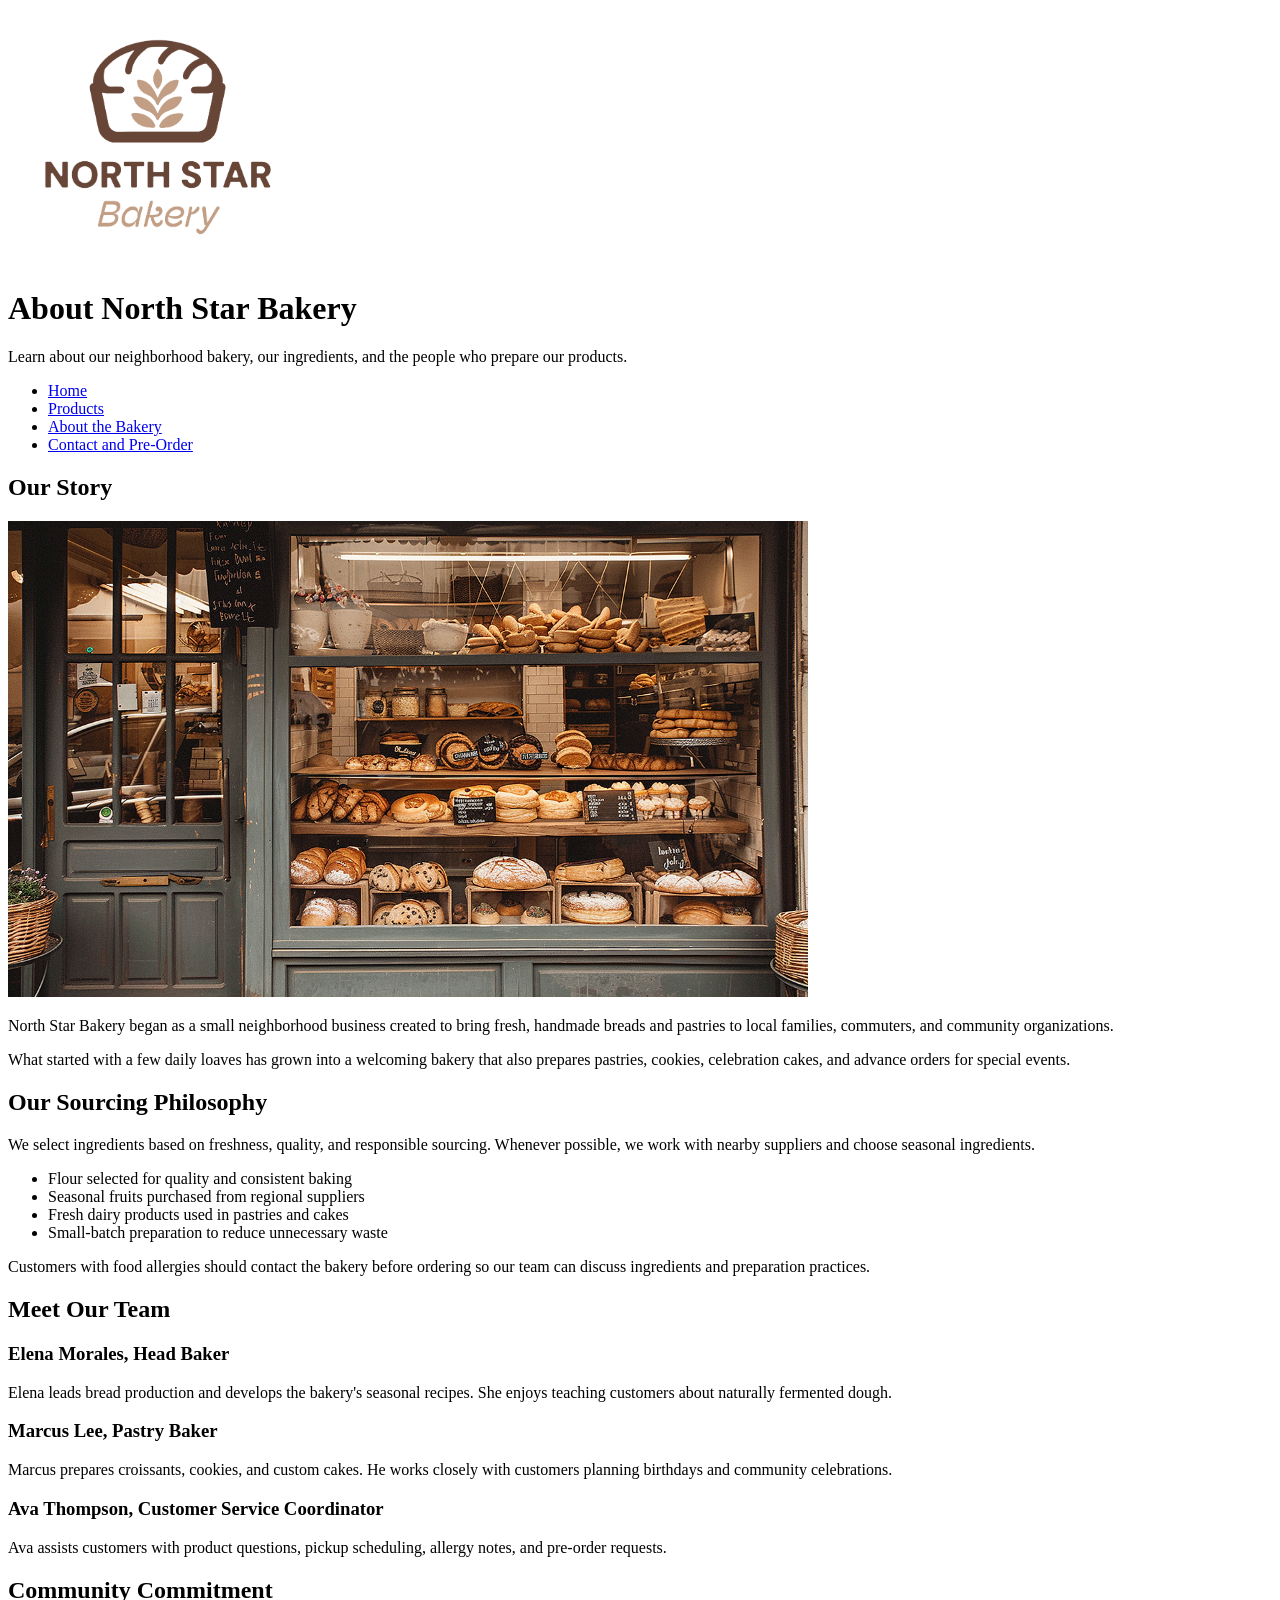
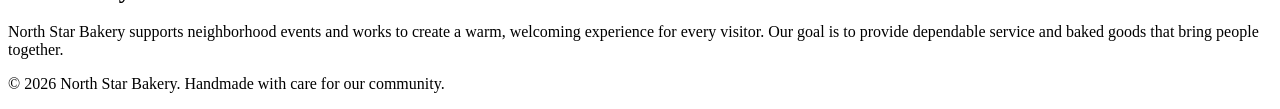
==== about.html @ 7f26ab92 "Add about page" ====
<!DOCTYPE html>
<html lang="en">
<head>
    <meta charset="UTF-8">
    <meta name="viewport" content="width=device-width, initial-scale=1.0">
    <title>About | North Star Bakery</title>
</head>
<body>
    <header>
        <a href="index.html">
            <img
                src="media/bakery-logo_c.png"
                width="300"
                alt="North Star Bakery logo with a loaf of bread and wheat design"
            >
        </a>

        <h1>About North Star Bakery</h1>

        <p>
            Learn about our neighborhood bakery, our ingredients, and
            the people who prepare our products.
        </p>

        <nav aria-label="Primary navigation">
            <ul>
                <li>
                    <a href="index.html">Home</a>
                </li>
                <li>
                    <a href="products.html">Products</a>
                </li>
                <li>
                    <a href="about.html" aria-current="page">
                        About the Bakery
                    </a>
                </li>
                <li>
                    <a href="contact.html">Contact and Pre-Order</a>
                </li>
            </ul>
        </nav>
    </header>

    <main>
        <section aria-labelledby="story-heading">
            <h2 id="story-heading">Our Story</h2>

            <img
                src="media/bakery-storefront_c.png"
                width="800"
                alt="North Star Bakery storefront with breads and pastries displayed in the window"
            >

            <p>
                North Star Bakery began as a small neighborhood business
                created to bring fresh, handmade breads and pastries to
                local families, commuters, and community organizations.
            </p>

            <p>
                What started with a few daily loaves has grown into a
                welcoming bakery that also prepares pastries, cookies,
                celebration cakes, and advance orders for special events.
            </p>
        </section>

        <section aria-labelledby="sourcing-heading">
            <h2 id="sourcing-heading">Our Sourcing Philosophy</h2>

            <p>
                We select ingredients based on freshness, quality, and
                responsible sourcing. Whenever possible, we work with
                nearby suppliers and choose seasonal ingredients.
            </p>

            <ul>
                <li>Flour selected for quality and consistent baking</li>
                <li>Seasonal fruits purchased from regional suppliers</li>
                <li>Fresh dairy products used in pastries and cakes</li>
                <li>Small-batch preparation to reduce unnecessary waste</li>
            </ul>

            <p>
                Customers with food allergies should contact the bakery
                before ordering so our team can discuss ingredients and
                preparation practices.
            </p>
        </section>

        <section aria-labelledby="team-heading">
            <h2 id="team-heading">Meet Our Team</h2>

            <article>
                <h3>Elena Morales, Head Baker</h3>
                <p>
                    Elena leads bread production and develops the bakery's
                    seasonal recipes. She enjoys teaching customers about
                    naturally fermented dough.
                </p>
            </article>

            <article>
                <h3>Marcus Lee, Pastry Baker</h3>
                <p>
                    Marcus prepares croissants, cookies, and custom cakes.
                    He works closely with customers planning birthdays and
                    community celebrations.
                </p>
            </article>

            <article>
                <h3>Ava Thompson, Customer Service Coordinator</h3>
                <p>
                    Ava assists customers with product questions, pickup
                    scheduling, allergy notes, and pre-order requests.
                </p>
            </article>
        </section>

        <section aria-labelledby="community-heading">
            <h2 id="community-heading">Community Commitment</h2>

            <p>
                North Star Bakery supports neighborhood events and works
                to create a warm, welcoming experience for every visitor.
                Our goal is to provide dependable service and baked goods
                that bring people together.
            </p>
        </section>
    </main>

    <footer>
        <p>
            &copy; 2026 North Star Bakery. Handmade with care for our
            community.
        </p>
    </footer>
</body>
</html>
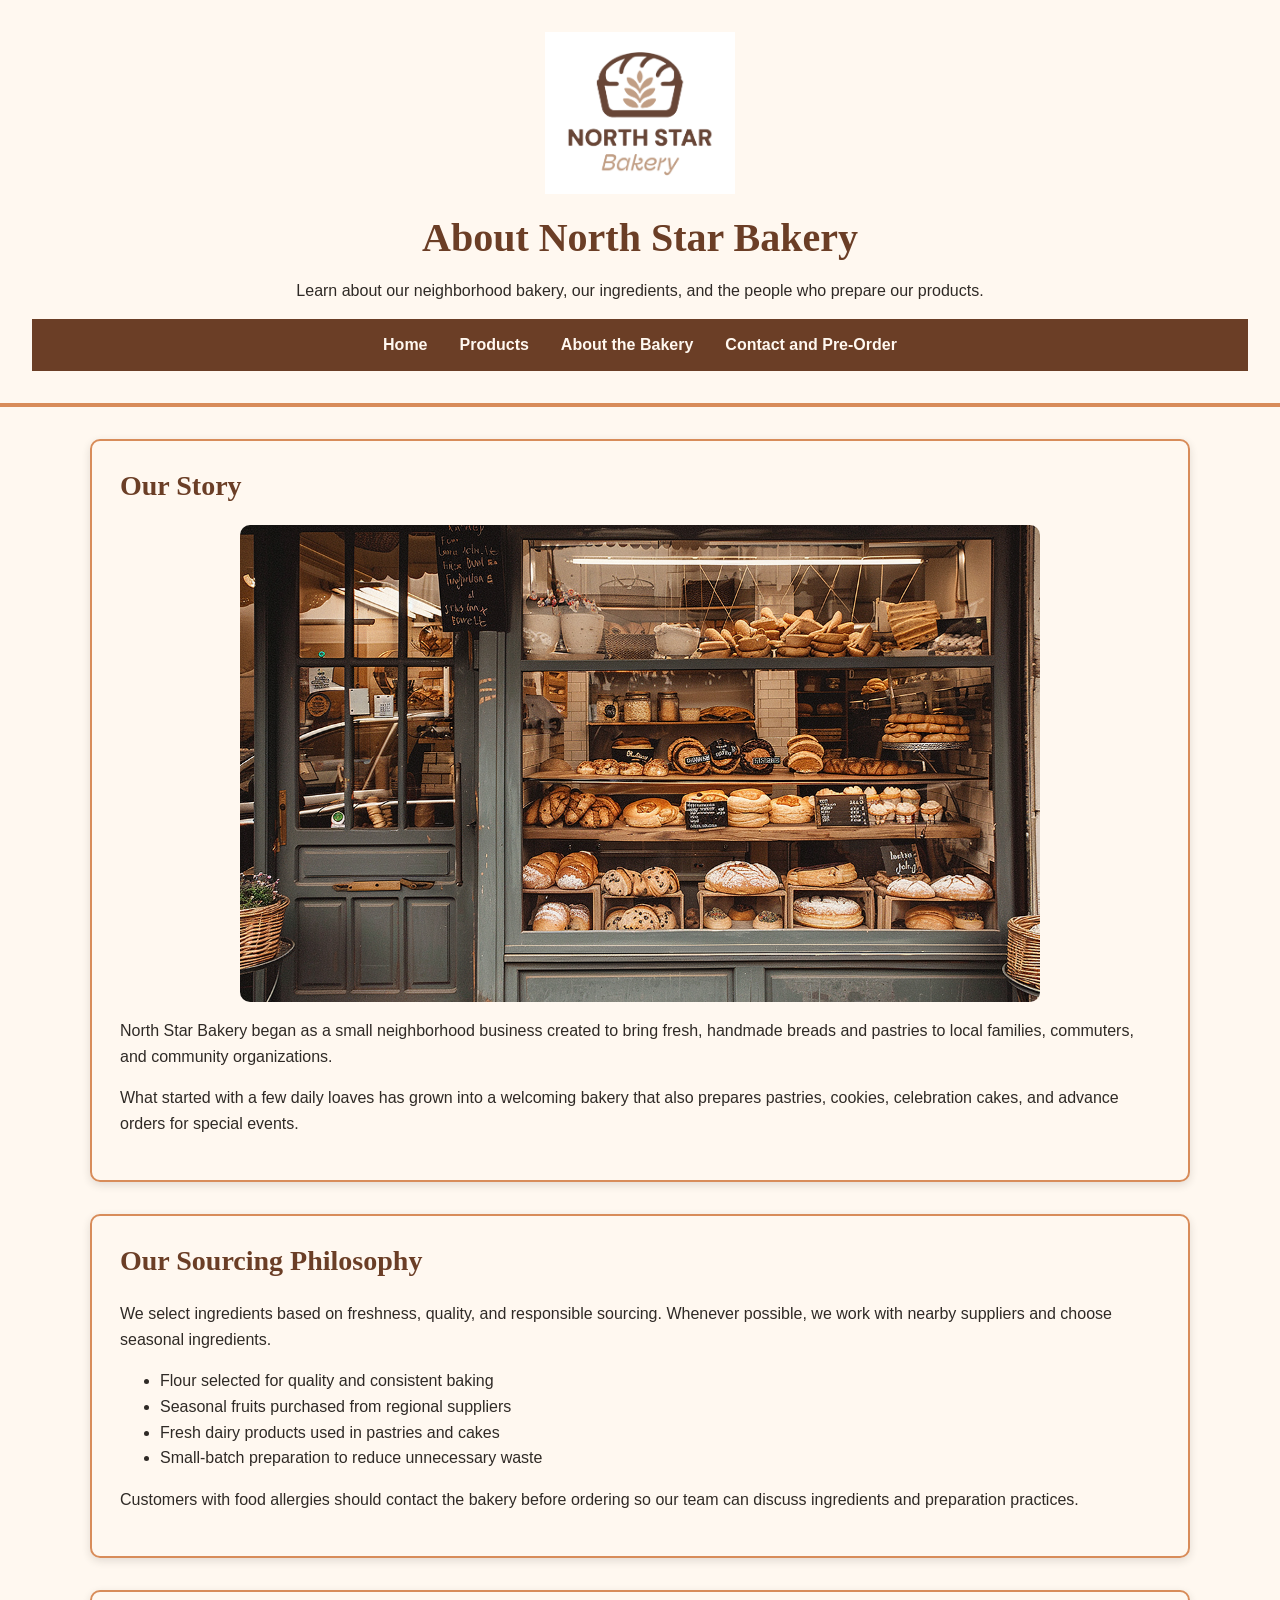
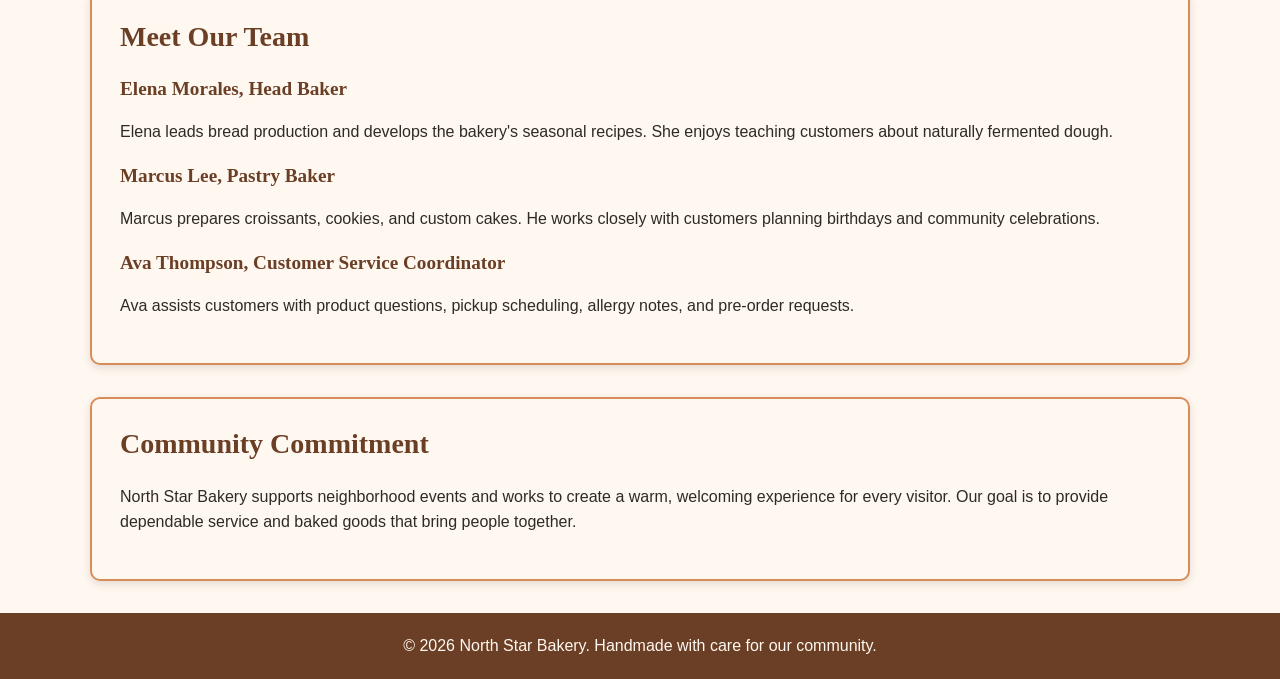
==== commit c77321e2: "Add responsive visual design" ====
--- a/about.html
+++ b/about.html
@@ -4,6 +4,7 @@
     <meta charset="UTF-8">
     <meta name="viewport" content="width=device-width, initial-scale=1.0">
     <title>About | North Star Bakery</title>
+    <link rel="stylesheet" href="styles.css">
 </head>
 <body>
     <header>
--- a/styles.css
+++ b/styles.css
@@ -0,0 +1,258 @@
+/* North Star Bakery - Visual Design System */
+
+* {
+    box-sizing: border-box;
+}
+
+body {
+    margin: 0;
+    background-color: #fff8f0;
+    color: #2f2a26;
+    font-family: Arial, Helvetica, sans-serif;
+    font-size: 1rem;
+    line-height: 1.6;
+}
+
+header {
+    padding: 1.5rem 1rem;
+    text-align: center;
+    border-bottom: 4px solid #d88c5a;
+}
+
+header img {
+    width: 160px;
+    max-width: 45vw;
+    height: auto;
+}
+
+h1,
+h2,
+h3 {
+    color: #6b3e26;
+    font-family: Georgia, "Times New Roman", serif;
+    line-height: 1.2;
+}
+
+h1 {
+    margin: 0.75rem 0;
+    font-size: 2rem;
+}
+
+h2 {
+    margin-top: 0;
+    font-size: 1.5rem;
+}
+
+h3 {
+    font-size: 1.2rem;
+}
+
+nav {
+    margin-top: 1rem;
+    background-color: #6b3e26;
+}
+
+nav ul {
+    display: flex;
+    flex-direction: column;
+    gap: 0;
+    margin: 0;
+    padding: 0;
+    list-style: none;
+}
+
+nav a {
+    display: block;
+    padding: 0.8rem 1rem;
+    color: #fff8f0;
+    font-weight: bold;
+    text-decoration: none;
+}
+
+nav a:hover,
+nav a:focus {
+    background-color: #d88c5a;
+    color: #2f2a26;
+}
+
+main {
+    display: flex;
+    flex-direction: column;
+    gap: 1.5rem;
+    width: min(100% - 2rem, 1100px);
+    margin: 0 auto;
+    padding: 1.5rem 0;
+}
+
+section {
+    padding: 1.25rem;
+    border: 2px solid #d88c5a;
+    border-radius: 10px;
+    box-shadow: 0 3px 8px rgba(47, 42, 38, 0.14);
+}
+
+main img {
+    display: block;
+    max-width: 100%;
+    height: auto;
+    margin: 1rem auto;
+    border-radius: 10px;
+}
+
+picture {
+    display: block;
+}
+
+figure {
+    max-width: 750px;
+    margin: 1.5rem auto;
+}
+
+figcaption {
+    padding: 0.75rem;
+    background-color: #6b3e26;
+    color: #fff8f0;
+    text-align: center;
+}
+
+a {
+    color: #6b3e26;
+}
+
+a:hover,
+a:focus {
+    color: #2f2a26;
+}
+
+audio,
+video {
+    display: block;
+    width: 100%;
+    max-width: 650px;
+    margin: 1rem 0;
+}
+
+form {
+    width: 100%;
+    max-width: 800px;
+    margin: 0 auto;
+}
+
+fieldset {
+    margin-bottom: 1.5rem;
+    padding: 1.25rem;
+    border: 2px solid #d88c5a;
+    border-radius: 8px;
+}
+
+legend {
+    padding: 0 0.5rem;
+    color: #6b3e26;
+    font-family: Georgia, "Times New Roman", serif;
+    font-size: 1.2rem;
+    font-weight: bold;
+}
+
+label {
+    display: block;
+    margin-top: 0.75rem;
+    font-weight: bold;
+}
+
+input,
+select,
+textarea {
+    width: 100%;
+    margin-top: 0.25rem;
+    padding: 0.7rem;
+    border: 2px solid #6b3e26;
+    border-radius: 5px;
+    background-color: #fff8f0;
+    color: #2f2a26;
+    font: inherit;
+}
+
+input[type="radio"],
+input[type="checkbox"] {
+    width: auto;
+}
+
+input:focus,
+select:focus,
+textarea:focus {
+    outline: 3px solid #d88c5a;
+    outline-offset: 2px;
+}
+
+button,
+input[type="submit"],
+input[type="reset"] {
+    width: auto;
+    margin: 0.5rem 0.5rem 0.5rem 0;
+    padding: 0.75rem 1.25rem;
+    border: 2px solid #6b3e26;
+    border-radius: 6px;
+    background-color: #6b3e26;
+    color: #fff8f0;
+    font-weight: bold;
+    cursor: pointer;
+}
+
+button:hover,
+button:focus,
+input[type="submit"]:hover,
+input[type="submit"]:focus,
+input[type="reset"]:hover,
+input[type="reset"]:focus {
+    background-color: #d88c5a;
+    color: #2f2a26;
+}
+
+address {
+    font-style: normal;
+}
+
+footer {
+    padding: 1.25rem;
+    background-color: #6b3e26;
+    color: #fff8f0;
+    text-align: center;
+}
+
+footer p {
+    margin: 0;
+}
+
+/* Layout for tablets and larger screens */
+@media (min-width: 768px) {
+    header {
+        padding: 2rem;
+    }
+
+    header img {
+        width: 190px;
+    }
+
+    h1 {
+        font-size: 2.5rem;
+    }
+
+    h2 {
+        font-size: 1.75rem;
+    }
+
+    nav ul {
+        flex-direction: row;
+        justify-content: center;
+        flex-wrap: wrap;
+    }
+
+    main {
+        gap: 2rem;
+        padding: 2rem 0;
+    }
+
+    section {
+        padding: 1.75rem;
+    }
+}
